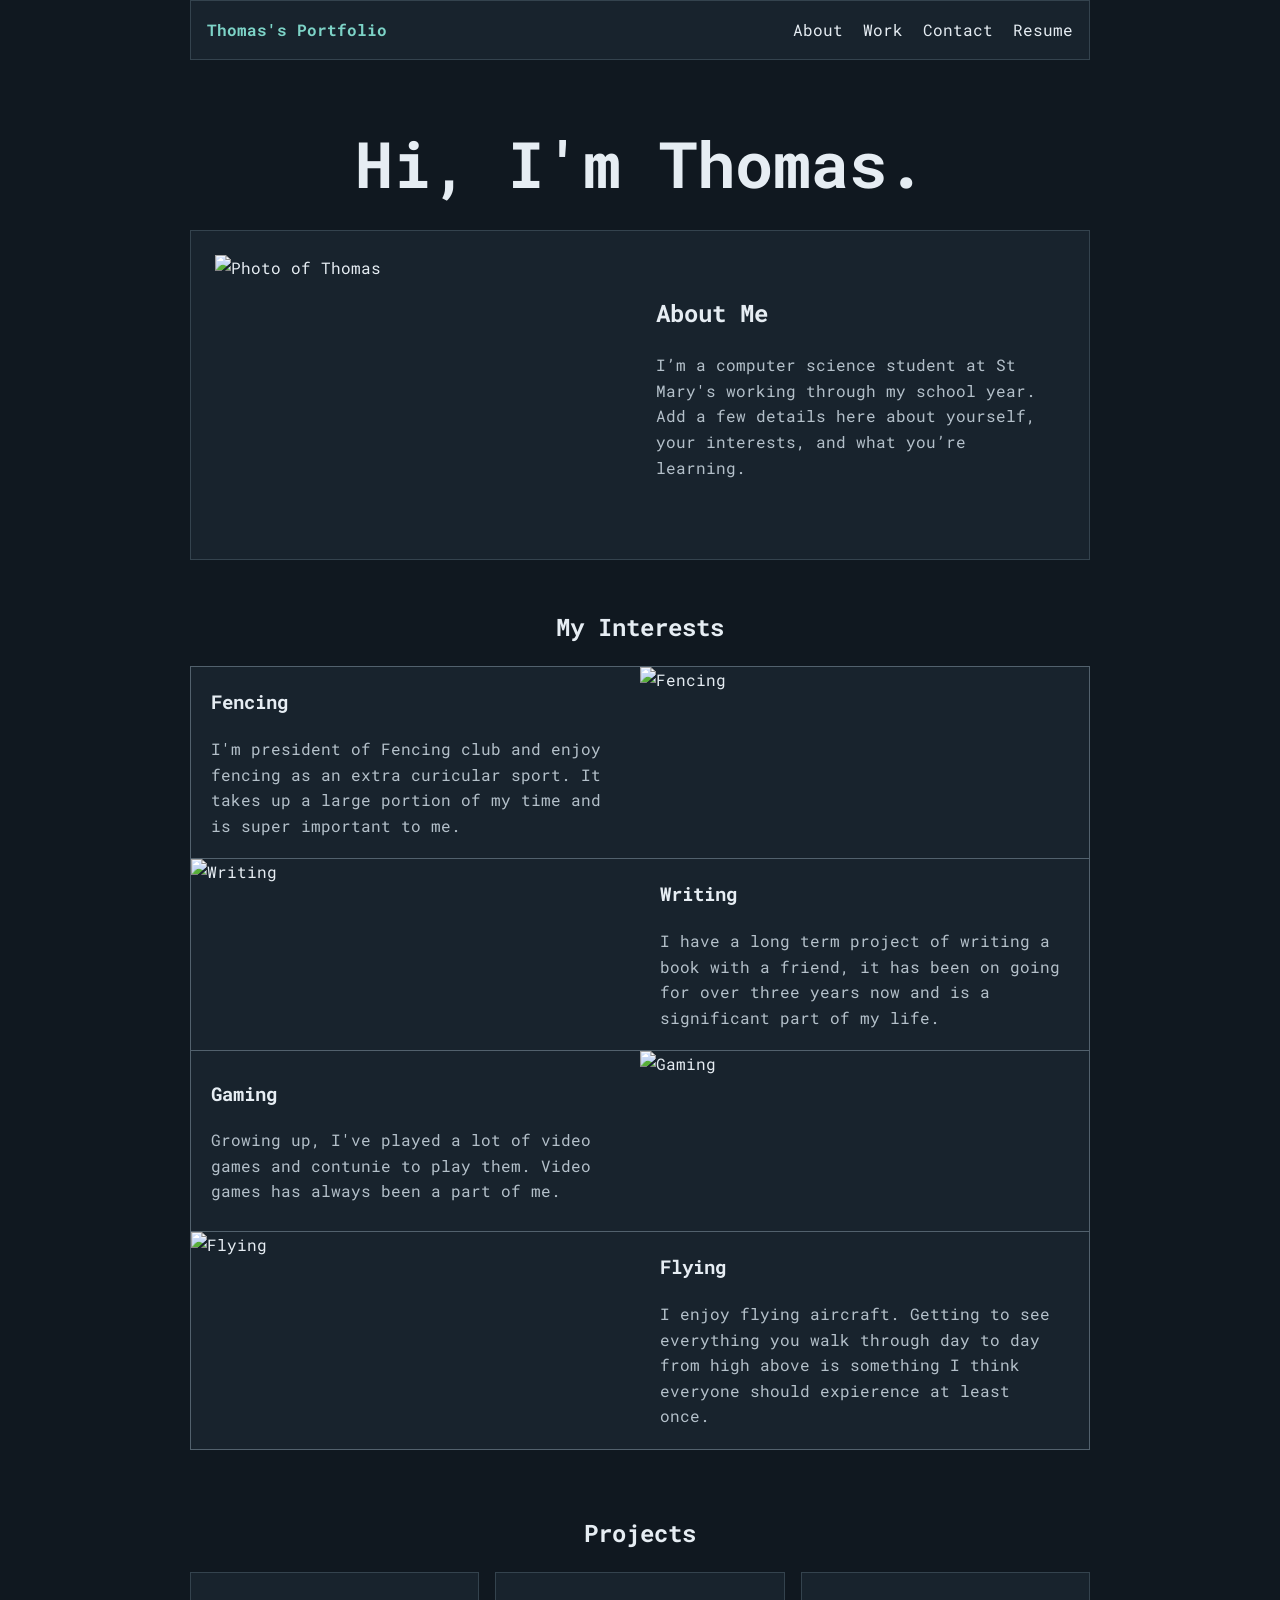
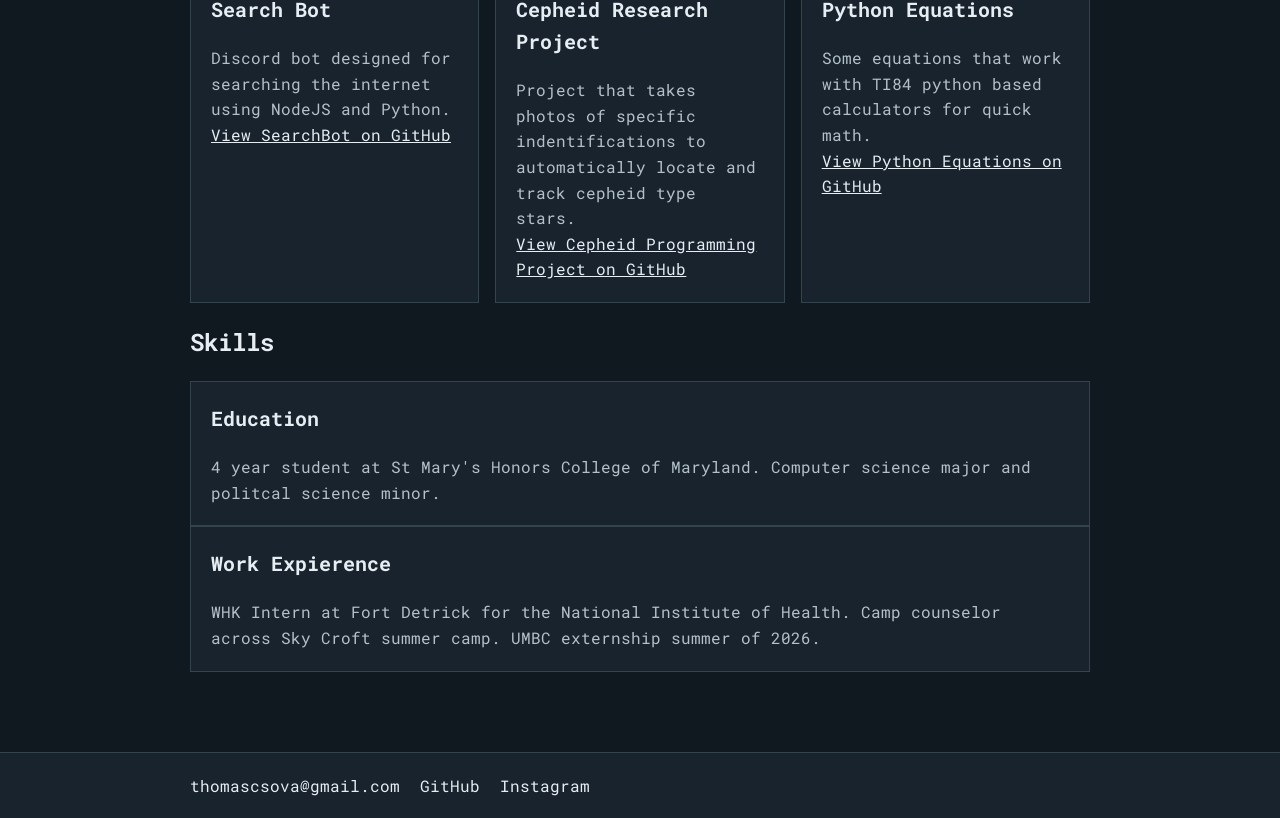
==== index.html @ ef28b7a0 "Rename site/index.html to index.html" ====
<!DOCTYPE html>
<html lang="en">
<head>
	<meta charset="UTF-8">
	<meta name="viewport" content="width=device-width, initial-scale=1.0">
	<title>Thomas's Portfolio</title>
	<link rel="stylesheet" href="style.css">
</head>
<body>
	<header class="container">
		<a class="logo" href="#home">Thomas's Portfolio</a>
		<nav aria-label="Main navigation">
			<a href="#about">About</a>
			<a href="#work">Work</a>
			<a href="#contact">Contact</a>
            <a href="https://docs.google.com/document/d/1P0qVvFPU0sg0Mlcx_0Cbc7tNe-38_dIr/edit?usp=sharing&ouid=112196993068719903691&rtpof=true&sd=true">Resume</a>
		</nav>
	</header>

	<main class="container" id="home">
		<section class="intro" aria-labelledby="page-title">
			<h1 id="page-title">Hi, I'm Thomas.</h1>
		</section>

		<section class="about" id="about" aria-labelledby="about-title">
			<img class="about-image" src="Photos/Photo_Main_Personal.png" alt="Photo of Thomas">
			<div class="about-copy">
				<h2 id="about-title">About Me</h2>
				<p>I’m a computer science student at St Mary's working through my school year. Add a few details here about yourself, your interests, and what you’re learning.</p>
			</div>
		</section>

		<section class="interests" aria-labelledby="interests-title">
			<h2 id="interests-title">My Interests</h2>
			<article class="interest-item">
				<img class="interest-image" src="Photos/Fencing1.png" alt="Fencing">
				<div class="interest-copy">
					<h3>Fencing</h3>
					<p>I'm president of Fencing club and enjoy fencing as an extra curicular sport. It takes up a large portion of my time and is super important to me.</p>
				</div>
			</article>
			<article class="interest-item">
				<img class="interest-image" src="Photos/Writing1.png" alt="Writing">
				<div class="interest-copy">
					<h3>Writing</h3>
					<p>I have a long term project of writing a book with a friend, it has been on going for over three years now and is a significant part of my life.</p>
				</div>
			</article>
			<article class="interest-item">
				<img class="interest-image" src="Photos/Gaming1.jpg" alt="Gaming">
				<div class="interest-copy">
					<h3>Gaming</h3>
					<p>Growing up, I've played a lot of video games and contunie to play them. Video games has always been a part of me.</p>
				</div>
			</article>
			<article class="interest-item">
				<img class="interest-image" src="Photos/Flying1.png" alt="Flying">
				<div class="interest-copy">
					<h3>Flying</h3>
					<p>I enjoy flying aircraft. Getting to see everything you walk through day to day from high above is something I think everyone should expierence at least once.</p>
				</div>
			</article>
		</section>

		<section class="work" id="work" aria-labelledby="work-title">
			<h2 id="work-title">Projects</h2>
			<div class="Projects">
				<article class="card" id="search-bot">
					<h3>Search Bot</h3>
					<p>Discord bot designed for searching the internet using NodeJS and Python.</p>
					<a href="https://github.com/ThomasSova/SearchBot">View SearchBot on GitHub</a>
				</article>
				<article class="card" id="cepheids">
					<h3>Cepheid Research Project</h3>
					<p>Project that takes photos of specific indentifications to automatically locate and track cepheid type stars.</p>
					<a href="https://github.com/outyprouty/cepheidProgProj">View Cepheid Programming Project on GitHub</a>
				</article>
				<article class="card" id="equations">
					<h3>Python Equations</h3>
					<p>Some equations that work with TI84 python based calculators for quick math.</p>
					<a href="https://github.com/ThomasSova/Python-Equations-For-Calculators">View Python Equations on GitHub</a>
				</article>
			</div>
		</section>

        <section class="skills"  id="skills" aira="labbeledby"="skills-title">
            <h2 id="skills-title">Skills</h2>
            <div class="Expierence">
                <article class="card" id="skills">
                    <h3>Education</h3>
                    <p>4 year student at St Mary's Honors College of Maryland. Computer science major and politcal science minor.</p>
                </article>
                <article class="card" id="skills">
                    <h3>Work Expierence</h3>
                    <p>WHK Intern at Fort Detrick for the National Institute of Health. Camp counselor across Sky Croft summer camp. UMBC externship summer of 2026.</p>
                </article>
            </div>
        </section>
	</main>

	<footer>
		<div class="container footer-content">
			<div class="footer-links" aria-label="Contact and social links">
				<a href="mailto:thomascsova@gmail.com">thomascsova@gmail.com</a>
				<a href="https://github.com/ThomasSova">GitHub</a>
                <a href="https://www.instagram.com/thomassova05/">Instagram</a>
			</div>
		</div>
	</footer>
</body>
</html>
---- style.css ----
@import url("https://fonts.googleapis.com/css2?family=Roboto+Mono:wght@400;500;600;700&display=swap");

:root {
	font-family: "Roboto Mono", monospace;
	color: #e6edf3;
	background: #101820;
}
* { box-sizing: border-box; }
body { margin: 0; line-height: 1.6; }
a { color: inherit; }
.container { width: min(100% - 2rem, 900px); margin: 0 auto; }
header {
	display: flex;
	align-items: center;
	justify-content: space-between;
	gap: 1rem;
	margin-top: 1rem;
	padding: 1rem;
	border: 1px solid #34434e;
	background: #18232d;
}
.logo { color: #7dd3c7; font-weight: 700; text-decoration: none; }
nav, .footer-links { display: flex; flex-wrap: wrap; gap: 1.25rem; }
nav a, .footer-links a { text-decoration: none; }
nav a:hover, .footer-links a:hover { color: #7dd3c7; text-decoration: underline; }
main { padding: 4rem 0 5rem; }
.intro { margin-bottom: 2rem; text-align: center; }
.eyebrow { color: #7dd3c7; font-weight: 700; text-transform: uppercase; letter-spacing: .08em; }
h1 { margin: .25rem 0 1rem; font-size: clamp(2.5rem, 7vw, 4rem); line-height: 1.1; }
.about {
	display: grid;
	grid-template-columns: minmax(0, 1fr) minmax(0, 1fr);
	align-items: center;
	gap: 2rem;
	width: 100%;
	margin: 0 auto 3rem;
	padding: 1.5rem;
	border: 1px solid #34434e;
	background: #18232d;
}
.about-image {
	display: block;
	width: 100%;
	height: 280px;
	object-fit: cover;
}
.about-copy h2 { margin-top: 0; }
.about-copy p { color: #b4c0ca; }
.button {
	display: inline-block;
	margin-top: .75rem;
	padding: .7rem 1rem;
	color: white;
	background: #287c72;
	font-weight: 650;
	text-decoration: none;
}
.button:hover { background: #36998c; }
.interests { width: 100%; margin: 0 auto 4rem; }
.interests h2, .work > h2 { text-align: center; }
.interest-item {
	display: grid;
	grid-template-columns: repeat(2, minmax(0, 1fr));
	align-items: stretch;
	min-height: 180px;
	border: 1px solid #52616d;
	background: #18232d;
}
.interest-item + .interest-item { border-top: 0; }
.interest-item:nth-of-type(odd) .interest-copy { order: 1; }
.interest-item:nth-of-type(odd) .interest-image { order: 2; }
.interest-item:nth-of-type(even) .interest-image { order: 1; }
.interest-item:nth-of-type(even) .interest-copy { order: 2; }
.interest-image { width: 100%; height: 100%; min-height: 180px; object-fit: cover; }
.interest-copy { align-self: center; padding: 1.25rem; }
.interest-copy h3 { margin-top: 0; }
.interest-copy p { margin-bottom: 0; color: #b4c0ca; }
.work { margin-top: 4rem; }
.Projects { display: grid; grid-template-columns: repeat(auto-fit, minmax(210px, 1fr)); gap: 1rem; }
.card { padding: 1.25rem; border: 1px solid #34434e; background: #18232d; }
.card h3 { margin-top: 0; font-size: 1.25rem; }
.card p { margin-bottom: 0; color: #b4c0ca; }
footer { border-top: 1px solid #34434e; background: #18232d; }
.footer-content { display: flex; flex-wrap: wrap; justify-content: space-between; gap: 1rem; padding: 1.25rem 0; }
.footer-content p { margin: 0; color: #b4c0ca; }
@media (max-width: 520px) {
	header { align-items: flex-start; flex-direction: column; }
	main { padding-top: 2.5rem; }
	.about { grid-template-columns: 1fr; gap: 1rem; }
	.about-image { height: 240px; }
	.interest-item { grid-template-columns: 1fr; gap: 1rem; }
	.interest-item:nth-of-type(odd) .interest-copy,
	.interest-item:nth-of-type(odd) .interest-image,
	.interest-item:nth-of-type(even) .interest-image,
	.interest-item:nth-of-type(even) .interest-copy { order: 0; }
	.interest-image { min-height: 150px; }
}
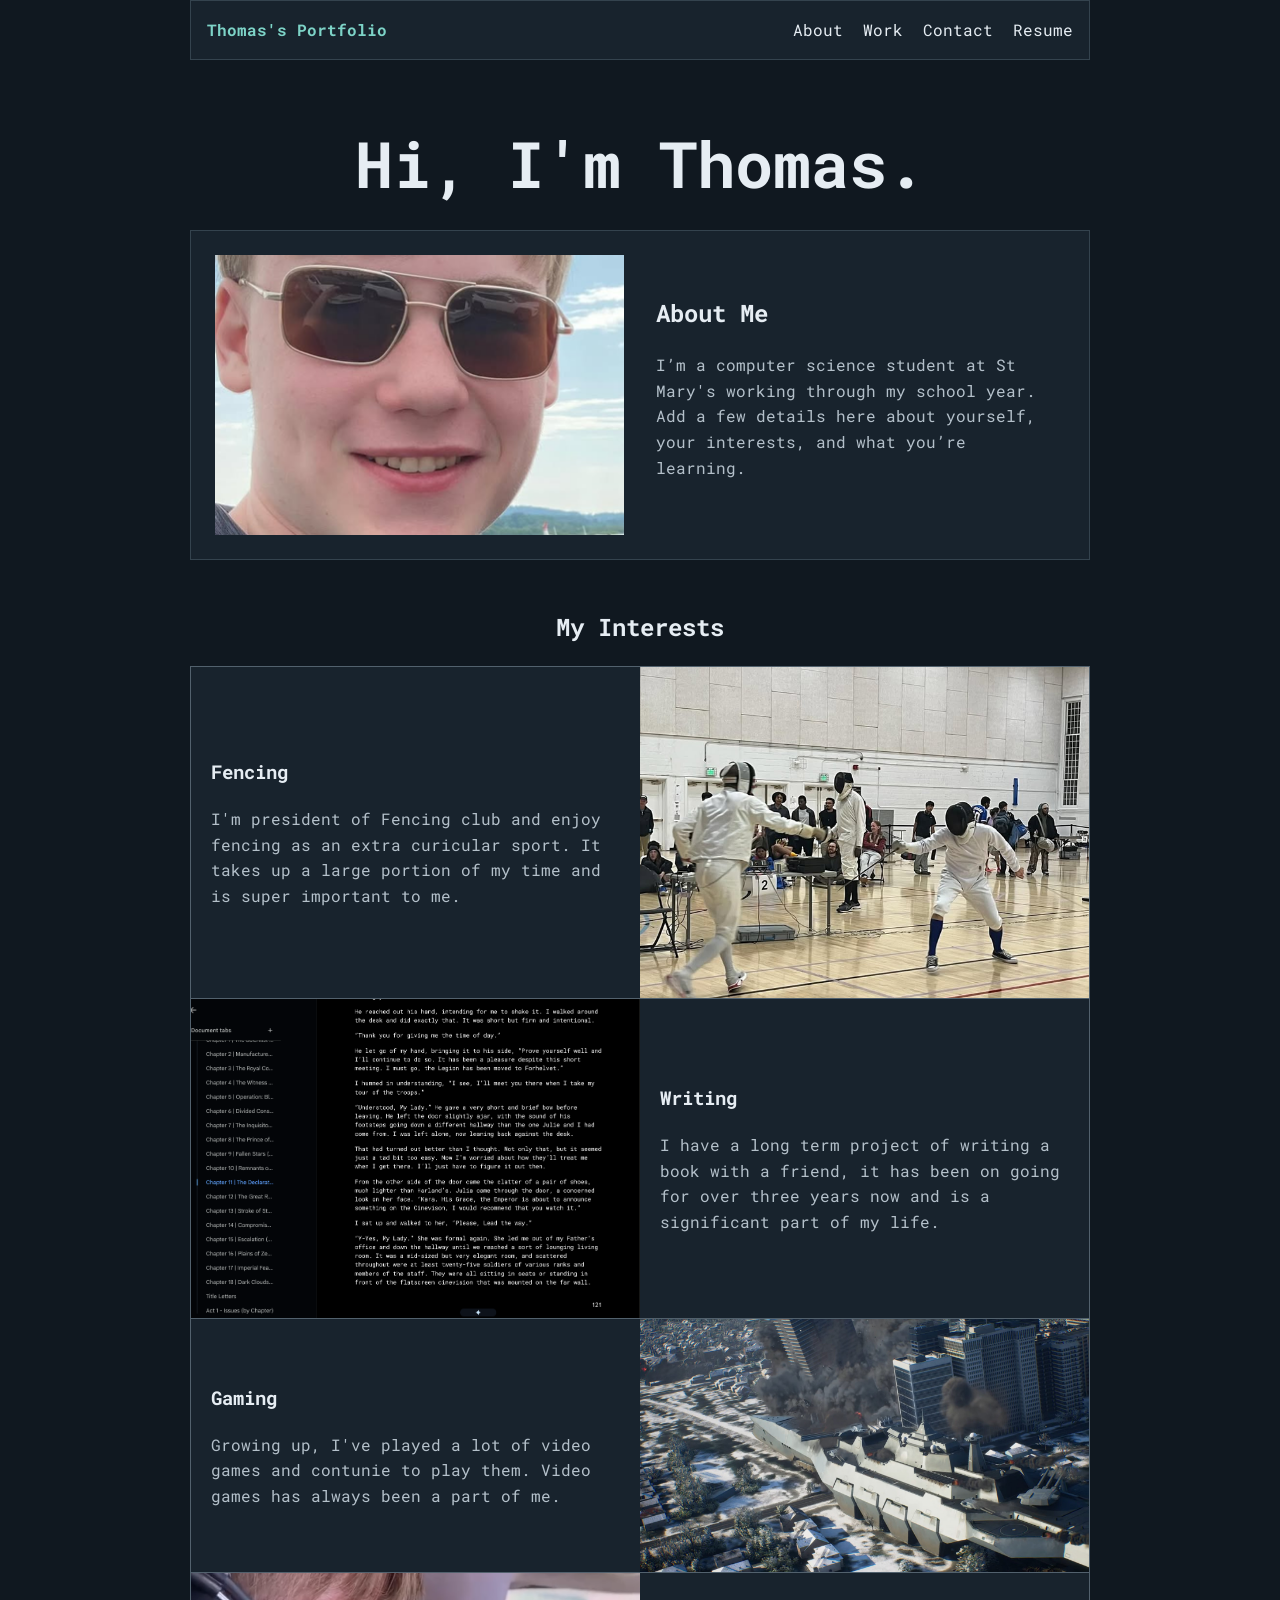
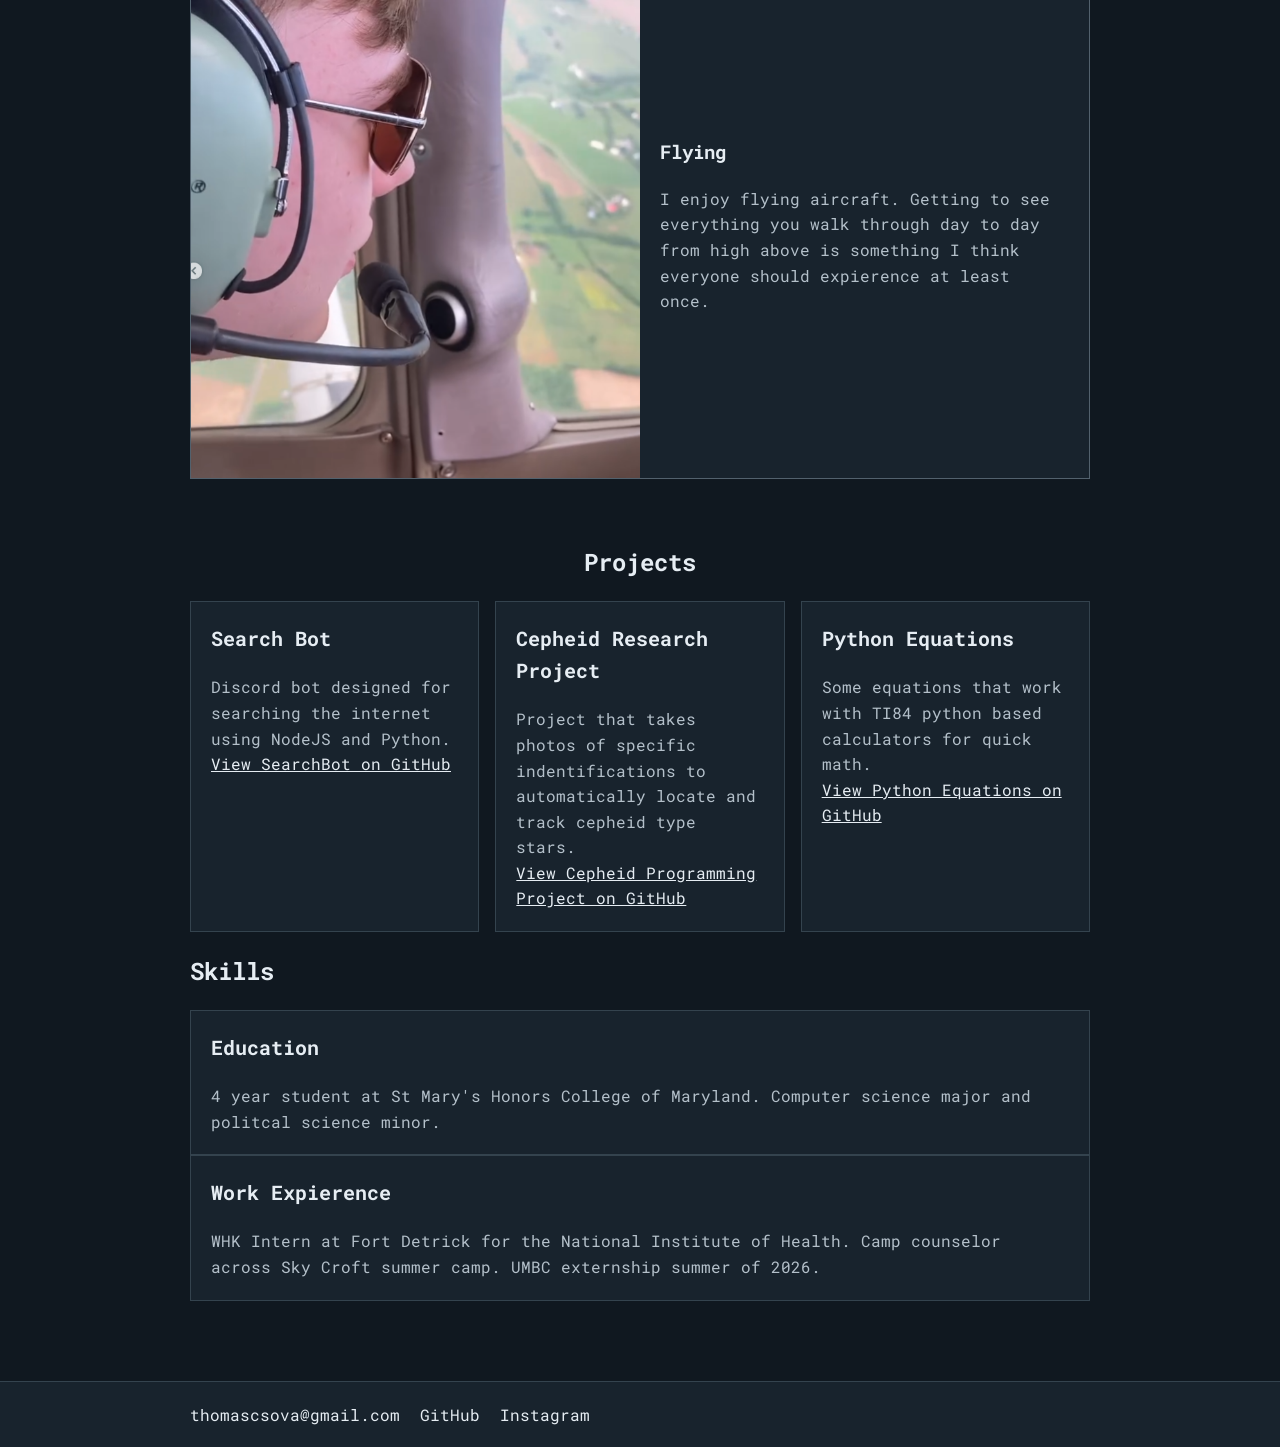
==== commit 75c588b4: "Refactor index.html for portfolio updates Updated the HTML structure and content of the portfolio pa" ====
--- a/index.html
+++ b/index.html
@@ -23,7 +23,7 @@
 		</section>
 
 		<section class="about" id="about" aria-labelledby="about-title">
-			<img class="about-image" src="Photos/Photo_Main_Personal.png" alt="Photo of Thomas">
+			<img class="about-image" src="photos/Photo_Main_Personal.png" alt="Photo of Thomas">
 			<div class="about-copy">
 				<h2 id="about-title">About Me</h2>
 				<p>I’m a computer science student at St Mary's working through my school year. Add a few details here about yourself, your interests, and what you’re learning.</p>
@@ -33,28 +33,28 @@
 		<section class="interests" aria-labelledby="interests-title">
 			<h2 id="interests-title">My Interests</h2>
 			<article class="interest-item">
-				<img class="interest-image" src="Photos/Fencing1.png" alt="Fencing">
+				<img class="interest-image" src="photos/Fencing1.png" alt="Fencing">
 				<div class="interest-copy">
 					<h3>Fencing</h3>
 					<p>I'm president of Fencing club and enjoy fencing as an extra curicular sport. It takes up a large portion of my time and is super important to me.</p>
 				</div>
 			</article>
 			<article class="interest-item">
-				<img class="interest-image" src="Photos/Writing1.png" alt="Writing">
+				<img class="interest-image" src="photos/Writing1.png" alt="Writing">
 				<div class="interest-copy">
 					<h3>Writing</h3>
 					<p>I have a long term project of writing a book with a friend, it has been on going for over three years now and is a significant part of my life.</p>
 				</div>
 			</article>
 			<article class="interest-item">
-				<img class="interest-image" src="Photos/Gaming1.jpg" alt="Gaming">
+				<img class="interest-image" src="photos/Gaming1.jpg" alt="Gaming">
 				<div class="interest-copy">
 					<h3>Gaming</h3>
 					<p>Growing up, I've played a lot of video games and contunie to play them. Video games has always been a part of me.</p>
 				</div>
 			</article>
 			<article class="interest-item">
-				<img class="interest-image" src="Photos/Flying1.png" alt="Flying">
+				<img class="interest-image" src="photos/Flying1.png" alt="Flying">
 				<div class="interest-copy">
 					<h3>Flying</h3>
 					<p>I enjoy flying aircraft. Getting to see everything you walk through day to day from high above is something I think everyone should expierence at least once.</p>
